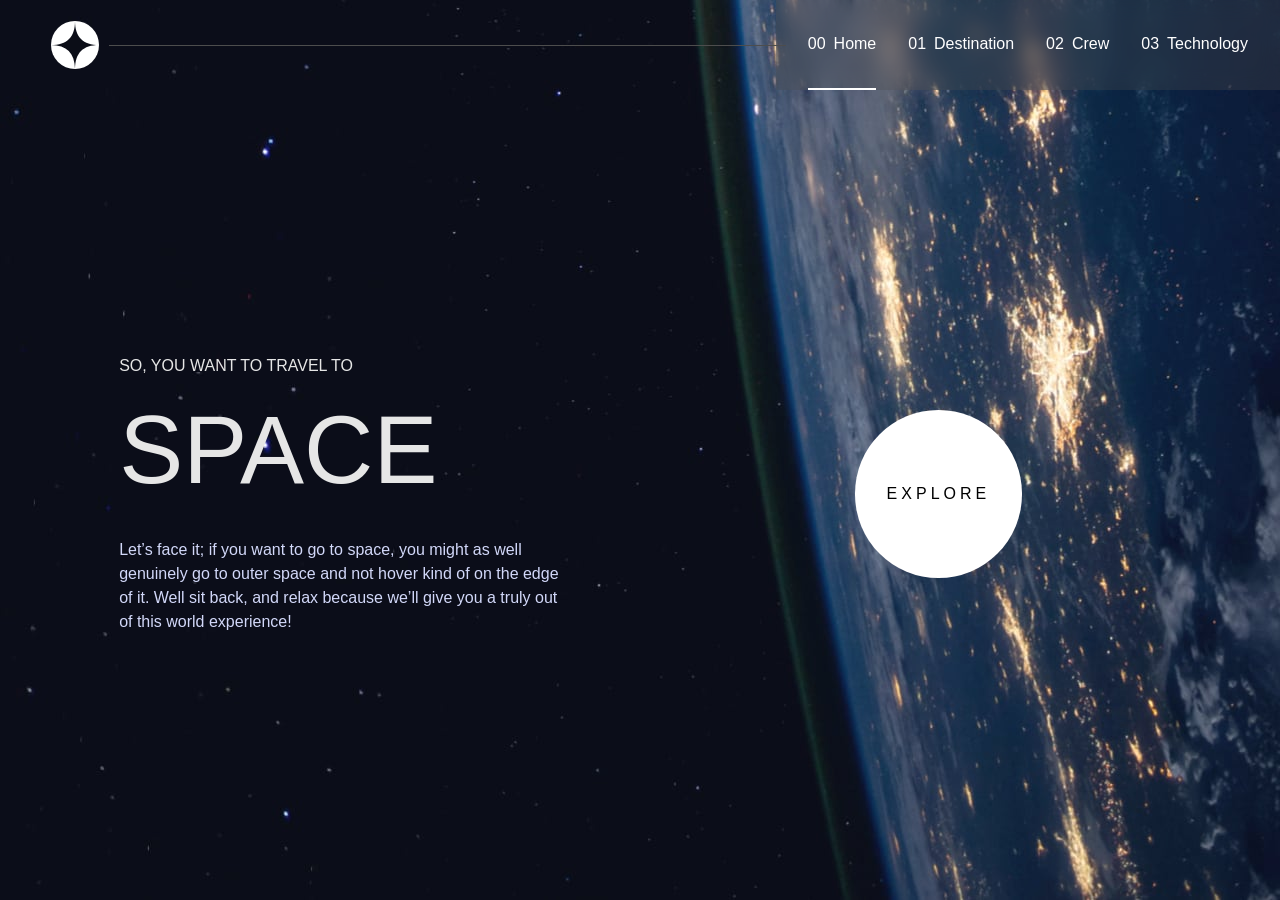
==== index.html @ 1a815caa "Initial commit" ====
<!DOCTYPE html>
<html lang="en">
	<head>
		<meta charset="UTF-8" />
		<meta name="viewport" content="width=device-width, initial-scale=1.0" />

		<link
			rel="icon"
			type="image/png"
			sizes="32x32"
			href="./assets/favicon-32x32.png"
		/>
		<link
			rel="stylesheet"
			type="text/css"
			href="./styles/modern-css-reset.min.css"
		/>
		<link rel="stylesheet" type="text/css" href="./styles/base.css" />
		<link rel="stylesheet" type="text/css" href="./styles/utilities.css" />
		<link rel="stylesheet" type="text/css" href="./styles/common.css" />
		<link rel="stylesheet" type="text/css" href="./styles/home.css" />
		<script type="text/javascript" src="index.js" defer></script>

		<title>Frontend Mentor | Space tourism website</title>
	</head>

	<body class="home">
		<header id="primary-header">
			<div class="logo">
				<a href="/">
					<img src="/assets/shared/logo.svg" alt="logo" />
				</a>
			</div>

			<button
				type="button"
				aria-controls="primary-navigation"
				id="menu-toggle"
				data-open="false"
			>
				<span class="sr-only" aria-expanded="false">Menu</span>
				<img
					src="/assets/shared/icon-hamburger.svg"
					aria-hidden="true"
					class="hamburger-icon"
				/>
				<img
					src="/assets/shared/icon-close.svg"
					aria-hidden="true"
					class="close-icon"
				/>
			</button>

			<nav id="primary-navigation" aria-expanded="false">
				<ul role="list">
					<li>
						<a href="/" class="nav-item active">
							<span aria-hidden="true">00</span>Home
						</a>
					</li>
					<li>
						<a href="/destination.html" class="nav-item">
							<span aria-hidden="true">01</span>Destination
						</a>
					</li>
					<li>
						<a href="/crew.html" class="nav-item">
							<span aria-hidden="true">02</span>Crew
						</a>
					</li>
					<li>
						<a href="/technology.html" class="nav-item">
							<span aria-hidden="true">03</span>Technology
						</a>
					</li>
				</ul>
			</nav>
		</header>

		<main>
			<header class="flow">
				<h1>So, you want to travel to <span>Space</span></h1>
				<p>
					Let’s face it; if you want to go to space, you might as well genuinely
					go to outer space and not hover kind of on the edge of it. Well sit
					back, and relax because we’ll give you a truly out of this world
					experience!
				</p>
			</header>
			<a href="/destination.html" class="explore">
				<span>Explore</span>
			</a>
		</main>
	</body>
</html>
---- styles/base.css ----
:root {
	--clr-dark: 230, 35%, 7%;
	--clr-light: 231, 77%, 90%;
}

*,
*::after,
*::before {
	padding: 0;
	margin: 0;
}

body {
	/*font-family: Courier New, sans-serif;*/
	font-family: sans-serif;
	overflow-x: hidden;
}

main {
	padding-top: 88px;
	padding-inline: 4vw;
	min-height: 100vh;
}

button {
	display: inline-block;
	cursor: pointer;
	border: none;
	margin-inline: auto;
}

p {
	max-width: 50ch;
}

img,
picture {
	object-fit: scale-down;
}

ul[role='tablist'] {
	list-style: none;
}

::selection {
	color: hsl(var(--clr-dark));
	background-color: hsl(var(--clr-light));
}

:focus-visible {
	outline: 2px solid white;
	outline-offset: 2px;
}
---- styles/utilities.css ----
.flex-row-center {
	display: flex;
	flex-direction: row;
	justify-content: center;
	align-items: center;
}

.flex-column-center {
	display: flex;
	flex-direction: column;
	justify-content: center;
	align-items: center;
}

.flow > * + * {
	margin-top: var(--flow-space, 1rem);
}

.margin-side-auto {
	margin-left: auto;
	margin-right: auto;
}

.sr-only {
	position: absolute;
	width: 1px;
	height: 1px;
	padding: 0;
	margin: -1px;
	overflow: hidden;
	clip: rect(0, 0, 0, 0);
	white-space: nowrap; /* added line */
	border: 0;
}

.wrapper {
	max-width: 1200px;
	margin-left: auto;
	margin-right: auto;
}
---- styles/common.css ----
/*==================================================================*/
/* Common styles */
/*==================================================================*/

#primary-header {
	position: absolute;
	inset: 0 0 auto 0;
	display: flex;
	justify-content: space-between;
	align-items: center;
}
#primary-header::before {
	content: '';
	position: relative;
	order: 2;
	flex: 1;
	transform: translateX(10px);
	/*max-width: 50%;*/
	height: 1px;
	background-color: hsl(0, 0%, 30%);
	z-index: 1;
}
#primary-header .logo {
	order: 1;
	padding: 1rem 0 1rem 4vw;
}

#primary-navigation {
	position: relative;
	order: 2;
	isolation: isolate;
	padding: 0 2rem;
}
#primary-navigation::after {
	content: '';
	position: absolute;
	z-index: -1;
	inset: 0;
	background-color: hsl(0, 0%, 0%, 0.9);
	/*background-color: grey;*/
	/*filter: blur(10px);*/
	/*clip-path: inset(10px);*/
}
@supports (backdrop-filter: blur(10px)) {
	#primary-navigation::after {
		background-color: hsl(0, 0%, 30%, 0.3);
		backdrop-filter: blur(10px);
	}
}
#primary-navigation ul {
	--flex-gap: 2rem;
	display: flex;
	justify-content: center;
	align-items: center;
	gap: var(--flex-gap, 1rem);
}
#primary-navigation a {
	display: inline-block;
	color: white;
	text-decoration: none;
}
#primary-navigation a span {
	margin-right: 0.5rem;
}

#menu-toggle {
	position: absolute;
	z-index: 3;
	top: 1rem;
	right: 1rem;
	background-color: transparent;
	padding: 0;
	border: 0;
}
#menu-toggle img {
	object-fit: scale-down;
}
#menu-toggle[data-open='false'] .hamburger-icon {
	display: inline-block;
}
#menu-toggle[data-open='false'] .close-icon {
	display: none;
}
#menu-toggle[data-open='true'] .close-icon {
	display: inline-block;
}
#menu-toggle[data-open='true'] .hamburger-icon {
	display: none;
}

@media screen and (min-width: 720px) {
	#menu-toggle {
		display: none;
	}
}

@media screen and (max-width: 720px) {
	#primary-header::before {
		display: none;
	}

	#primary-navigation {
		position: fixed;
		z-index: 2;
		inset: 0 0 0 30%;
		transform: translateX(100%);
		transition: transform 0.3s cubic-bezier(0.65, 0.05, 0.36, 1);
	}
	#primary-navigation ul {
		--flex-gap: 1rem;
		display: flex;
		justify-content: center;
		align-items: center;
		flex-direction: column;
		min-height: 100%;
	}
	#primary-navigation[aria-expanded='true'] {
		transform: translateX(0);
	}
}

h1 {
	color: hsl(0, 0%, 90%);
	text-transform: uppercase;
	font-size: clamp(1rem, 1rem + 1vw, 2rem);
}
h1 span {
	color: hsl(0, 0%, 100%, 0.5);
}

/*==================================================================*/
/* Interactive elements */
/*==================================================================*/

.nav-item {
	padding: 1rem 0;
	border-bottom: 2px solid transparent;
	transition: border-bottom-color 0.3s;
}
.nav-item:hover {
	border-bottom-color: hsl(0, 0%, 50%);
}
.nav-item.active {
	border-bottom-color: hsl(0, 0%, 100%);
}

.interactive-tabs {
	display: flex;
	gap: var(--flex-gap, 1rem);
}
.interactive-tabs *[role='tab'] {
	color: hsl(var(--clr-light));
	background-color: transparent;
	text-transform: uppercase;
	letter-spacing: 0.125em;
	padding: var(--tab-padding, 1rem) 0;
	border-bottom: 2px solid transparent;
	transition: color 0.3s, background-color 0.3s, border-color 0.3s;
	cursor: pointer;
}
.interactive-tabs *[role='tab']:hover {
	border-bottom-color: hsl(0, 0%, 50%);
}
.interactive-tabs *[role='tab'][aria-selected='true'] {
	color: white;
	border-bottom-color: white;
}

.interactive-tabs.dots *[role='tab'] {
	background-color: hsl(var(--clr-light), 0.2);
	padding: 0.5rem;
	border-radius: 50%;
}
.interactive-tabs.dots *[role='tab']:hover {
	background-color: hsl(var(--clr-light), 0.7);
}
.interactive-tabs.dots *[role='tab'][aria-selected='true'] {
	background-color: white;
}

.interactive-tabs.nums *[role='tab'] {
	color: white;
	background-color: var(--clr-dark);
	padding: 0;
	border-radius: 50%;
	border: 1px solid hsl(0, 0%, 20%);
	aspect-ratio: 1;
	width: 3rem;
}
.interactive-tabs.nums *[role='tab']:hover {
	border-color: white;
	/*background-color: hsl(0, 0%, 50%);*/
}
.interactive-tabs.nums *[role='tab'][aria-selected='true'] {
	color: hsl(var(--clr-dark));
	background-color: white;
	border-color: white;
}

/*.slider-dot {
	padding: 1rem;
	border-radius: 50%;
}
.slider-dot:hover {
	background-color: hsl(0, 0%, 50%);
}
.slider-dot[aria-selected='true'] {
	background-color: hsl(0, 0%, 20%);
}
*/

/*.slider-num {
	color: white;
	background-color: var(--clr-dark);
	padding: 1rem;
	border-radius: 50%;
	border: 1px solid hsl(0, 0%, 20%);
}
.slider-num:hover {
	border-color: white;
	background-color: hsl(0, 0%, 50%);
}
.slider-num[aria-selected='true'] {
	color: var(--clr-dark);
	background-color: white;
}*/

@media screen and (min-width: 720px) {
	.nav-item {
		padding: 2rem 0;
	}
}

@keyframes load-article {
	0% {
		opacity: 0;
		transform: translateY(10px);
	}
	100% {
		opacity: 1;
		transform: translateY(0px);
	}
}
---- styles/home.css ----
.home {
	background-image: url('../assets/home/background-home-mobile.jpg');
	background-size: cover;
	background-position: bottom;
}
.home main {
	display: grid;
	place-items: center;
	gap: 1rem;
}
.home main header {
	color: hsl(var(--clr-light));
	text-align: center;
}
.home main h1 {
	text-transform: uppercase;
	font-weight: 400;
	font-size: 1rem;
}
.home main h1 span {
	display: block;
	color: hsl(0, 0%, 90%);
	font-size: 4.5em;
}

.explore {
	display: inline-block;
	position: relative;
	align-self: start;
	color: black;
	background-color: white;
	text-transform: uppercase;
	text-decoration: none;
	letter-spacing: 0.25em;
	aspect-ratio: 1;
	padding: 0.5em 1em;
	border-radius: 50%;
}
.explore::before {
	content: 'Explore';
	position: absolute;
	top: 50%;
	left: 50%;
	transform: translate(-50%, -50%);
	background-color: transparent;
}
.explore::after {
	content: '';
	position: absolute;
	z-index: -1;
	inset: 0;
	opacity: 0;
	background-color: hsl(0, 0%, 100%, 0.5);
	border-radius: 50%;
	transition: transform 0.4s ease-in-out, opacity 0.5s ease-in-out;
}
.explore:hover::after,
.explore:focus-visible::after {
	transform: scale(1.5);
	opacity: 1;
}

.explore span {
	clip-path: inset(50%);
	/*display: inline-block;*/
}

@media screen and (min-width: 720px) {
	.home {
		background-image: url('../assets/home/background-home-desktop.jpg');
	}
	.home main {
		grid-template-columns: repeat(2, 1fr);
	}
	.home main header {
		text-align: start;
	}
	.home h1 {
		font-size: 2rem;
	}
	.home main h1 span {
		display: block;
		font-size: 6em;
	}

	.explore {
		padding: 1em 2em;
		align-self: center;
	}
}
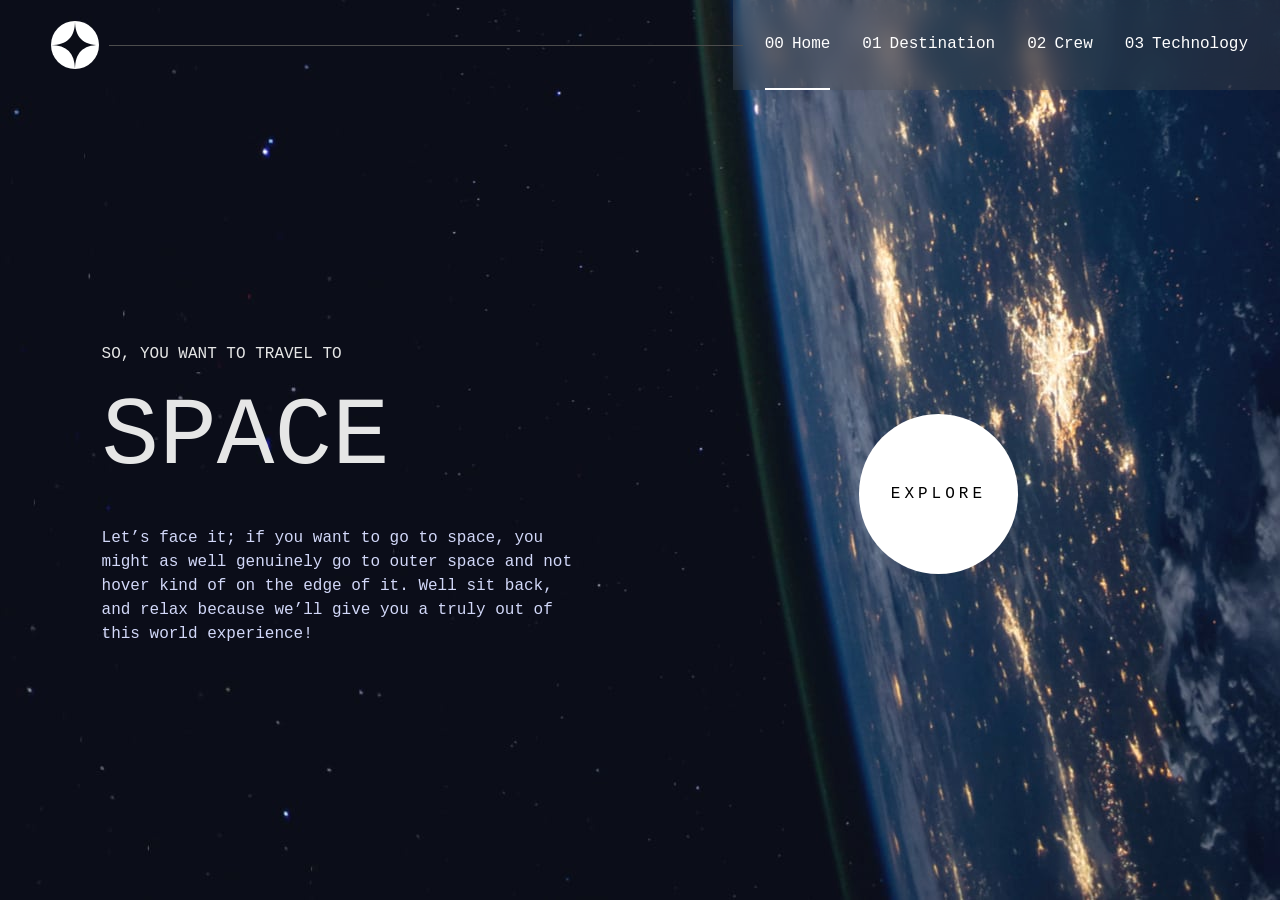
==== commit 9bbf32b4: "fix routing and add fonts" ====
--- a/index.html
+++ b/index.html
@@ -19,7 +19,7 @@
 		<link rel="stylesheet" type="text/css" href="./styles/utilities.css" />
 		<link rel="stylesheet" type="text/css" href="./styles/common.css" />
 		<link rel="stylesheet" type="text/css" href="./styles/home.css" />
-		<script type="text/javascript" src="index.js" defer></script>
+		<script type="text/javascript" src="./index.js" defer></script>
 
 		<title>Frontend Mentor | Space tourism website</title>
 	</head>
@@ -28,7 +28,7 @@
 		<header id="primary-header">
 			<div class="logo">
 				<a href="/">
-					<img src="/assets/shared/logo.svg" alt="logo" />
+					<img src="./assets/shared/logo.svg" alt="logo" />
 				</a>
 			</div>
 
@@ -40,12 +40,12 @@
 			>
 				<span class="sr-only" aria-expanded="false">Menu</span>
 				<img
-					src="/assets/shared/icon-hamburger.svg"
+					src="./assets/shared/icon-hamburger.svg"
 					aria-hidden="true"
 					class="hamburger-icon"
 				/>
 				<img
-					src="/assets/shared/icon-close.svg"
+					src="./assets/shared/icon-close.svg"
 					aria-hidden="true"
 					class="close-icon"
 				/>
@@ -54,22 +54,22 @@
 			<nav id="primary-navigation" aria-expanded="false">
 				<ul role="list">
 					<li>
-						<a href="/" class="nav-item active">
+						<a href="/space-tourism" class="nav-item active">
 							<span aria-hidden="true">00</span>Home
 						</a>
 					</li>
 					<li>
-						<a href="/destination.html" class="nav-item">
+						<a href="/space-tourism/destination.html" class="nav-item">
 							<span aria-hidden="true">01</span>Destination
 						</a>
 					</li>
 					<li>
-						<a href="/crew.html" class="nav-item">
+						<a href="/space-tourism/crew.html" class="nav-item">
 							<span aria-hidden="true">02</span>Crew
 						</a>
 					</li>
 					<li>
-						<a href="/technology.html" class="nav-item">
+						<a href="/space-tourism/technology.html" class="nav-item">
 							<span aria-hidden="true">03</span>Technology
 						</a>
 					</li>
--- a/styles/base.css
+++ b/styles/base.css
@@ -11,8 +11,7 @@
 }
 
 body {
-	/*font-family: Courier New, sans-serif;*/
-	font-family: sans-serif;
+	font-family: 'introrustg-base2line', Courier New, sans-serif;
 	overflow-x: hidden;
 }
 
@@ -51,3 +50,11 @@
 	outline: 2px solid white;
 	outline-offset: 2px;
 }
+
+@font-face {
+  font-family: 'introrustg-base2line';
+  src: url('introrustg-base2line-webfont.woff2') format('woff2'),
+       url('introrustg-base2line-webfont.woff') format('woff');
+  font-weight: normal;
+  font-style: normal;
+}
